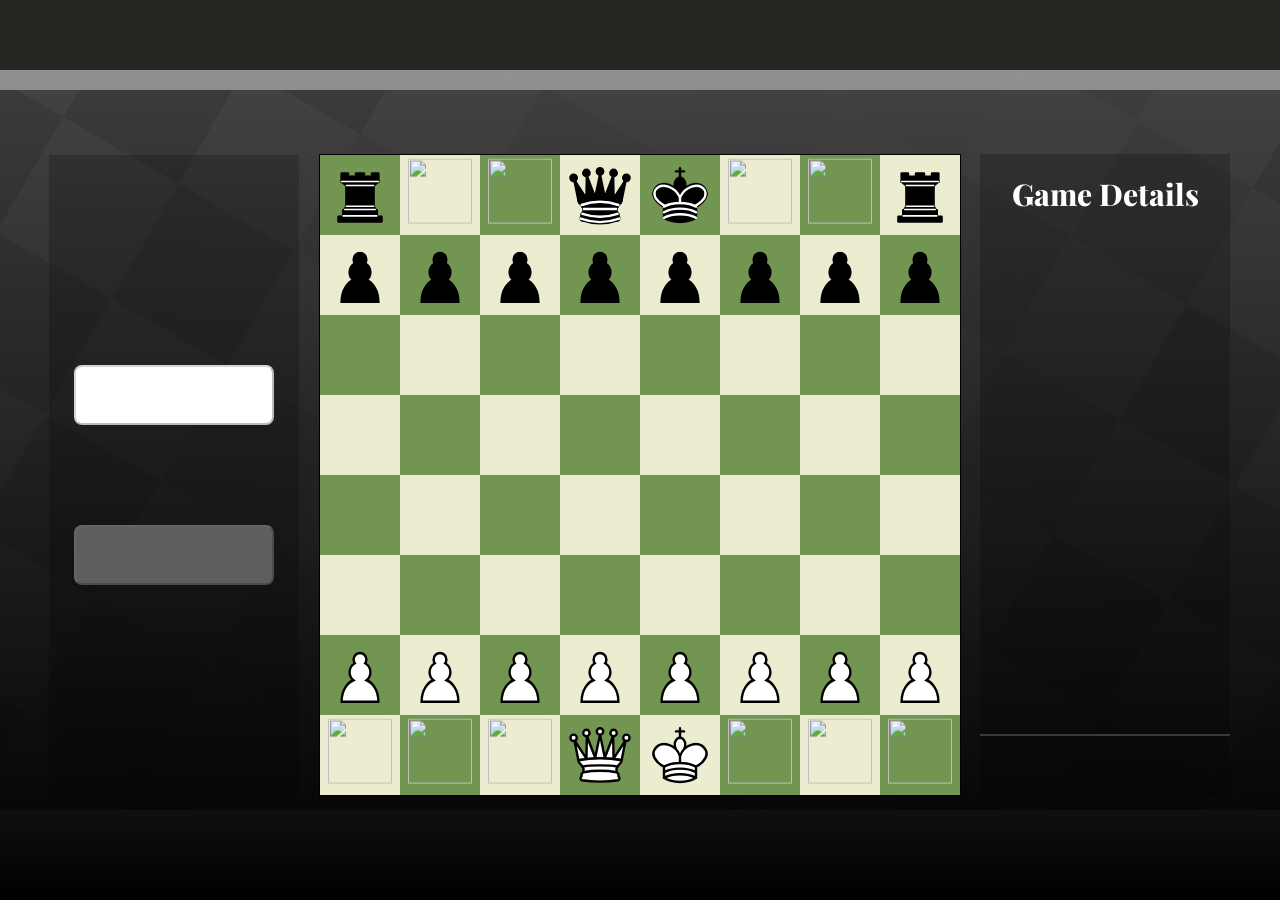
==== game/index.html @ 919f4728 "Updated Design for Game Details Panel" ====
<!DOCTYPE html>
<html lang="en">

<head>
    <meta charset="UTF-8">
    <meta name="viewport" content="width=device-width, initial-scale=1.0">
    <script defer type="module" src="./js/game.js"></script>
    <link rel="stylesheet" href="./game.css">
    <link rel="icon" type="image/x-icon" href="../images/Favicon.png">
    <title>Chess Game</title>
</head>

<body>
    <header>
        <nav class="nav-bar">
            <div class="nav-bar-left">
                <ul>
                    <a href="../main/index.html">Home</a>
                    <a href="../get-started/index.html">Get Started</a>
                </ul>
            </div>
            <div class="nav-bar-right">
                <ul>
                    <button id="login-btn">Login</button>
                    <button id="signup-btn">Sign up</button>
                </ul>
            </div>
        </nav>
    </header>
    <main class="main-section">
        <div class="timer">
            <button disabled type="button" id="timer-white"></button>
            <button disabled type="button" id="timer-black"></button>
        </div>
        <section class="board">
            <div class="column-1">
                <div class="dark-sqr row-8 sqr" id="sqr-57"></div>
                <div class="white-sqr row-7 sqr" id="sqr-49"></div>
                <div class="dark-sqr row-6 sqr" id="sqr-41"></div>
                <div class="white-sqr row-5 sqr" id="sqr-33"></div>
                <div class="dark-sqr row-4 sqr" id="sqr-25"></div>
                <div class="white-sqr row-3 sqr" id="sqr-17"></div>
                <div class="dark-sqr row-2 sqr" id="sqr-9"></div>
                <div class="white-sqr row-1 sqr" id="sqr-1"></div>
            </div>
            <div class="column-2">
                <div class="white-sqr row-8 sqr" id="sqr-58"></div>
                <div class="dark-sqr row-7 sqr" id="sqr-50"></div>
                <div class="white-sqr row-6 sqr" id="sqr-42"></div>
                <div class="dark-sqr row-5 sqr" id="sqr-34"></div>
                <div class="white-sqr row-4 sqr" id="sqr-26"></div>
                <div class="dark-sqr row-3 sqr" id="sqr-18"></div>
                <div class="white-sqr row-2 sqr" id="sqr-10"></div>
                <div class="dark-sqr row-1 sqr" id="sqr-2"></div>
            </div>
            <div class="column-3">
                <div class="dark-sqr row-8 sqr" id="sqr-59"></div>
                <div class="white-sqr row-7 sqr" id="sqr-51"></div>
                <div class="dark-sqr row-6 sqr" id="sqr-43"></div>
                <div class="white-sqr row-5 sqr" id="sqr-35"></div>
                <div class="dark-sqr row-4 sqr" id="sqr-27"></div>
                <div class="white-sqr row-3 sqr" id="sqr-19"></div>
                <div class="dark-sqr row-2 sqr" id="sqr-11"></div>
                <div class="white-sqr row-1 sqr" id="sqr-3"></div>
            </div>
            <div class="column-4">
                <div class="white-sqr row-8 sqr" id="sqr-60"></div>
                <div class="dark-sqr row-7 sqr" id="sqr-52"></div>
                <div class="white-sqr row-6 sqr" id="sqr-44"></div>
                <div class="dark-sqr row-5 sqr" id="sqr-36"></div>
                <div class="white-sqr row-4 sqr" id="sqr-28"></div>
                <div class="dark-sqr row-3 sqr" id="sqr-20"></div>
                <div class="white-sqr row-2 sqr" id="sqr-12"></div>
                <div class="dark-sqr row-1 sqr" id="sqr-4"></div>
            </div>
            <div class="column-5">
                <div class="dark-sqr row-8 sqr" id="sqr-61"></div>
                <div class="white-sqr row-7 sqr" id="sqr-53"></div>
                <div class="dark-sqr row-6 sqr" id="sqr-45"></div>
                <div class="white-sqr row-5 sqr" id="sqr-37"></div>
                <div class="dark-sqr row-4 sqr" id="sqr-29"></div>
                <div class="white-sqr row-3 sqr" id="sqr-21"></div>
                <div class="dark-sqr row-2 sqr" id="sqr-13"></div>
                <div class="white-sqr row-1 sqr" id="sqr-5"></div>
            </div>
            <div class="column-6">
                <div class="white-sqr row-8 sqr" id="sqr-62"></div>
                <div class="dark-sqr row-7 sqr" id="sqr-54"></div>
                <div class="white-sqr row-6 sqr" id="sqr-46"></div>
                <div class="dark-sqr row-5 sqr" id="sqr-38"></div>
                <div class="white-sqr row-4 sqr" id="sqr-30"></div>
                <div class="dark-sqr row-3 sqr" id="sqr-22"></div>
                <div class="white-sqr row-2 sqr" id="sqr-14"></div>
                <div class="dark-sqr row-1 sqr" id="sqr-6"></div>
            </div>
            <div class="column-7">
                <div class="dark-sqr row-8 sqr" id="sqr-63"></div>
                <div class="white-sqr row-7 sqr" id="sqr-55"></div>
                <div class="dark-sqr row-6 sqr" id="sqr-47"></div>
                <div class="white-sqr row-5 sqr" id="sqr-39"></div>
                <div class="dark-sqr row-4 sqr" id="sqr-31"></div>
                <div class="white-sqr row-3 sqr" id="sqr-23"></div>
                <div class="dark-sqr row-2 sqr" id="sqr-15"></div>
                <div class="white-sqr row-1 sqr" id="sqr-7"></div>
            </div>
            <div class="column-8">
                <div class="white-sqr row-8 sqr" id="sqr-64"></div>
                <div class="dark-sqr row-7 sqr" id="sqr-56"></div>
                <div class="white-sqr row-6 sqr" id="sqr-48"></div>
                <div class="dark-sqr row-5 sqr" id="sqr-40"></div>
                <div class="white-sqr row-4 sqr" id="sqr-32"></div>
                <div class="dark-sqr row-3 sqr" id="sqr-24"></div>
                <div class="white-sqr row-2 sqr" id="sqr-16"></div>
                <div class="dark-sqr row-1 sqr" id="sqr-8"></div>
            </div>
        </section>
        <div id="show-game-details">
            <p>Game Details</p>
            <div id="move-history"></div>
            <div id="player-turn-indicator"></div>
        </div>
    </main>
</body>

</html>
---- game/game.css ----
@import url('https://fonts.googleapis.com/css2?family=Playfair+Display:ital,wght@0,400..900;1,400..900&display=swap');

* {
    box-sizing: border-box;
    margin: 0;
    font-family: "Playfair Display", system-ui, sans-serif;
}

body {
    background-image: linear-gradient(rgba(92, 92, 92, 0.6), rgba(0, 0, 0, 1)), url(../images/BG-IMG2.png);
    background-position: center;
    background-size: 100%;
    background-attachment: fixed;
    background-repeat: no-repeat;
}

.nav-bar {
    display: flex;
    justify-content: center;
    gap: 1250px;
    align-items: center;
    width: 100%;
    height: 70px;
    background-color: #262522;
    position: fixed;
}

.nav-bar-left a {
    color: white;
    text-decoration: none;
    font-size: 20px;
    padding: 4px;
}

.nav-bar-left a:hover {
    color: #70A84A;
    text-decoration: underline;
}

.nav-bar-right button {
    border: solid white 0px;
    border-radius: 8px;
    font-size: 18px;
    width: 100px;
    height: 35px;
    color: white;
    background-image: linear-gradient(#9ECF5D, #70A84A);
    margin: 0 7px;
}

.nav-bar-right button:hover {
    border: solid white 0px;
    border-radius: 8px;
    font-size: 18px;
    width: 100px;
    height: 35px;
    color: white;
    background-image: linear-gradient(#9FD05D, #36582d);
    cursor: pointer;
}

.main-section {
    min-height: 100vh;
    display: flex;
    justify-content: center;
    align-items: center;
    position: relative;
    padding-top: 50px;
}

#main-heading {
    color: white;
    font-size: 50px;
    font-weight: 900;
    display: flex;
}


.board {
    display: flex;
    border: 1px solid black;
    width: 642px;
    height: 642px;
}

.sqr {
    position: relative;
}

.white-sqr,
.dark-sqr {
    width: 80px;
    aspect-ratio: 1/1;
    font-size: 60px;
    text-align: center;
    position: relative;
}

.sqr img {
    width: 90%;
    height: 90%;
    position: absolute;
    transform: translate(-50%, 5%);
}

.white-sqr {
    background-color: #EBECD0;
}

.dark-sqr {
    background-color: #739552;
}

.timer {
    display: flex;
    flex-direction: column;
    justify-content: center;
    align-items: center;
    gap: 100px;
    height: 640px;
    width: 250px;
    position: absolute;
    background: rgba(0, 0, 0, 0.2);
    left: calc(50% - 321px - 250px - 20px);
}

.timer button {
    font-family: sans-serif;
    border-radius: 8px;
    height: 60px;
    width: 200px;
    font-size: 40px;
    font-weight: 800;
    color: rgb(0, 0, 0);
}

#timer-white {
    background-color: white;

}

#timer-black {
    background-color: rgb(95, 95, 95);

}

.board-flipped {
    transform: rotate(180deg);
}

.board-flipped img {
    transform: translate(-50%, 5%) rotate(180deg);
}


.move-dot {
    width: 35%;
    height: 35%;
    background-color: rgba(0, 0, 0, 0.25);
    border-radius: 50%;
    position: absolute;
    top: 50%;
    left: 50%;
    transform: translate(-50%, -50%);
    pointer-events: none;
}

.capture-circle {
    width: 80%;
    height: 80%;
    border: 8px solid rgba(0, 0, 0, 0.25);
    border-radius: 50%;
    background-color: transparent;
    position: absolute;
    top: 50%;
    left: 50%;
    transform: translate(-50%, -50%);
    pointer-events: none;
}

#show-game-details {
    height: 642px;
    width: 250px;
    display: flex;
    flex-direction: column;
    justify-content: flex-start;
    align-items: center;
    font-size: 30px;
    font-weight: 800;
    padding-top: 20px;
    position: absolute;
    color: white;
    background: rgba(0, 0, 0, 0.2);
    left: calc(50% + 150px + 200px - 10px);
    gap: 10px; 
}

#move-history {
    width: 100%;
    flex: 1; 
    overflow-y: auto; 
    padding: 10px;
    display: flex;
    flex-direction: column;
    gap: 4px;
}

#player-turn-indicator {
    font-size: 25px;
    padding: 30px;
    width: 100%;
    text-align: center;
    border-top: 2px solid rgba(255,255,255,0.2);
}

.white-move {
    color: white;
    font-size: 16px;
    font-weight: 600;
}

.black-move {
    color: rgb(180, 180, 180);
    font-size: 16px;
    font-weight: 600;
}
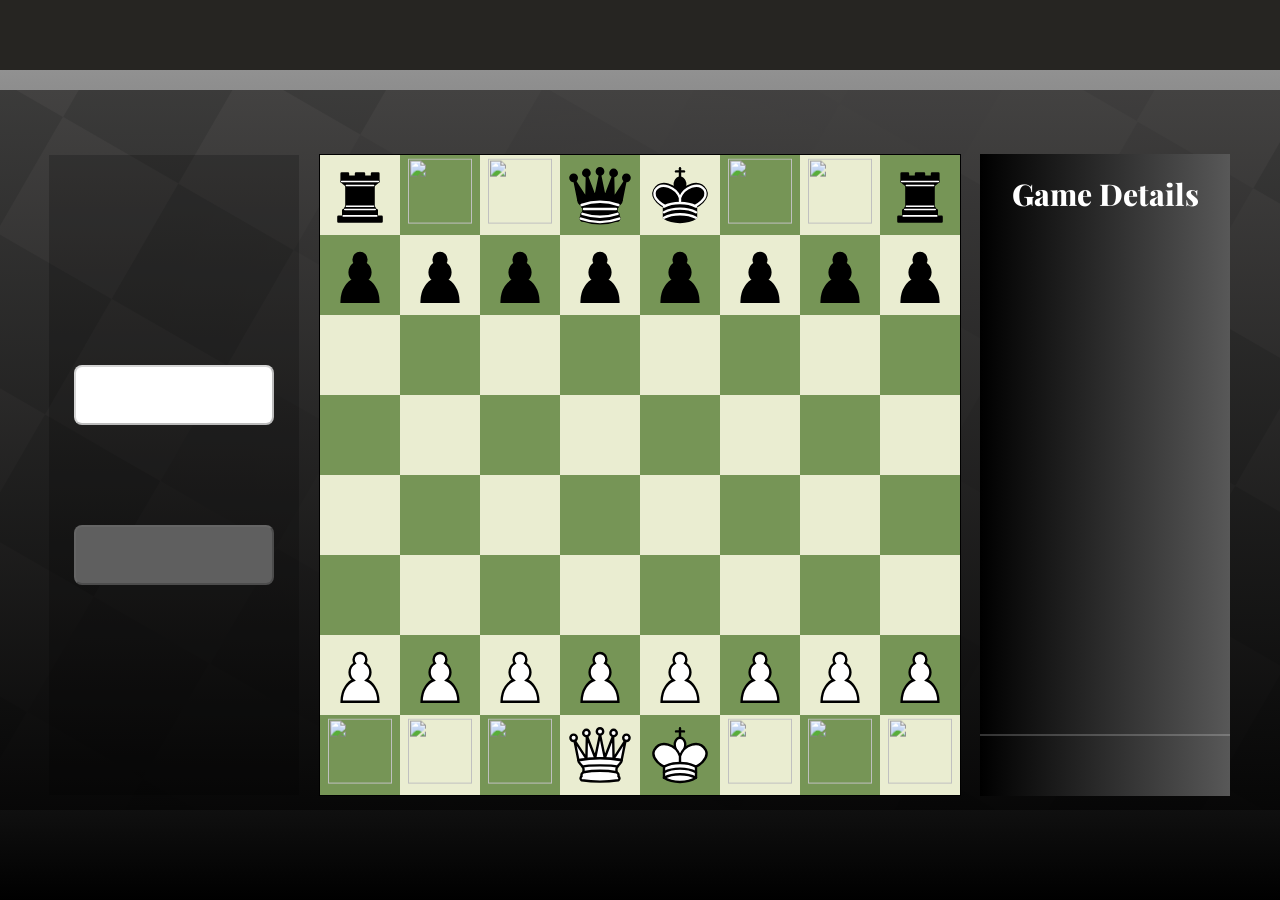
==== commit 26078094: "Completed CheckForCheck Function, and added all necessary call in movePiece Function" ====
--- a/game/index.html
+++ b/game/index.html
@@ -115,7 +115,7 @@
             </div>
         </section>
         <div id="show-game-details">
-            <p>Game Details</p>
+            <p id=>Game Details</p>
             <div id="move-history"></div>
             <div id="player-turn-indicator"></div>
         </div>
--- a/game/game.css
+++ b/game/game.css
@@ -55,7 +55,7 @@
     width: 100px;
     height: 35px;
     color: white;
-    background-image: linear-gradient(#9FD05D, #36582d);
+    background-image: linear-gradient(#9FD05D, rgb(54, 88, 45));
     cursor: pointer;
 }
 
@@ -104,11 +104,11 @@
 }
 
 .white-sqr {
-    background-color: #EBECD0;
+    background-color: #769556;
 }
 
 .dark-sqr {
-    background-color: #739552;
+    background-color: #EAEDD1;
 }
 
 .timer {
@@ -190,7 +190,7 @@
     padding-top: 20px;
     position: absolute;
     color: white;
-    background: rgba(0, 0, 0, 0.2);
+    background: linear-gradient(to right, #000000, #585858);
     left: calc(50% + 150px + 200px - 10px);
     gap: 10px; 
 }
@@ -214,14 +214,14 @@
 }
 
 .white-move {
-    color: white;
-    font-size: 16px;
+    color: #EAEDD1;
+    font-size: 20px;
     font-weight: 600;
 }
 
 .black-move {
-    color: rgb(180, 180, 180);
-    font-size: 16px;
+    color: rgb(159, 208, 93);
+    font-size: 20px;
     font-weight: 600;
 }
 
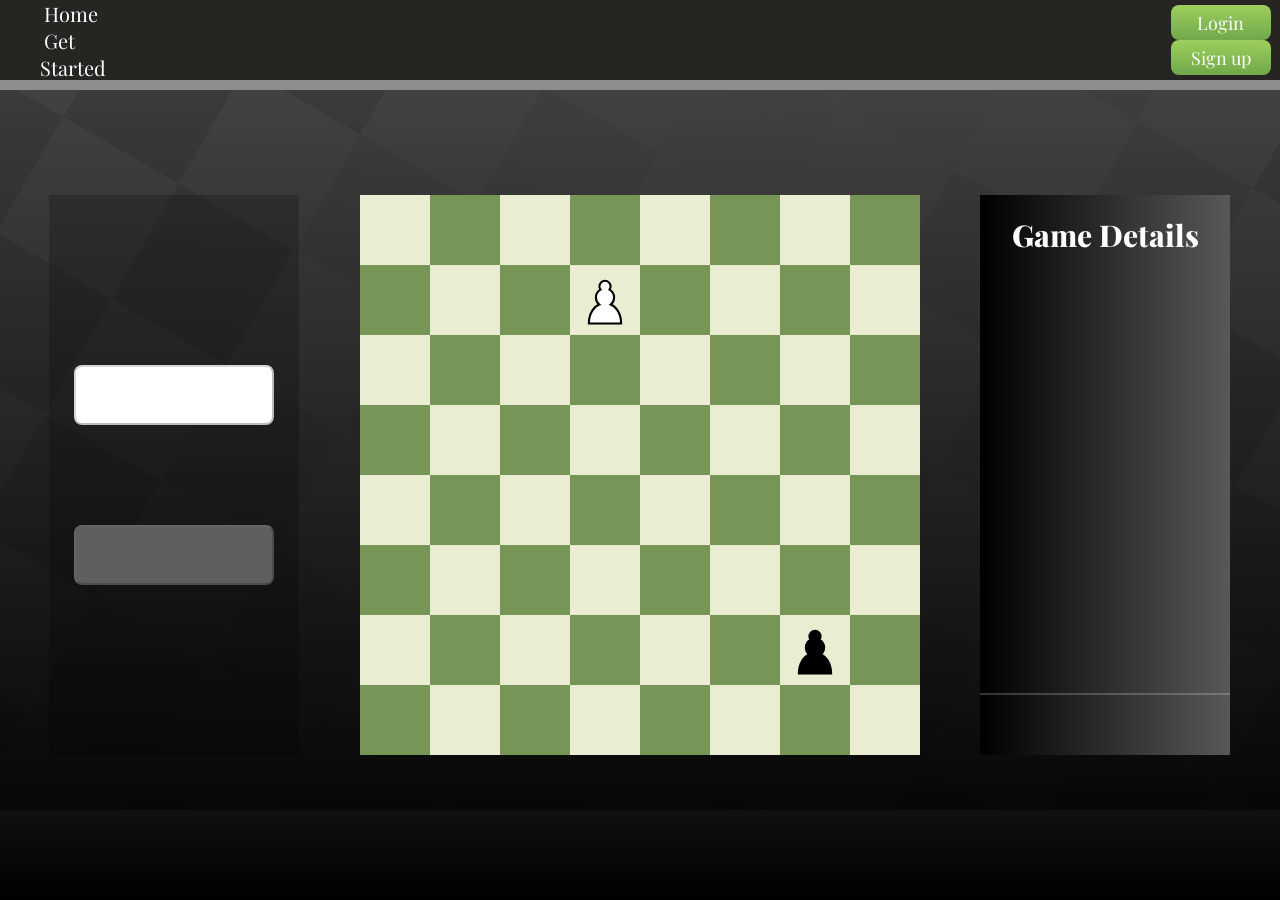
==== commit 4f0ad0cd: "Completed Functionality for Promoting the Pawn" ====
--- a/game/index.html
+++ b/game/index.html
@@ -33,6 +33,28 @@
             <button disabled type="button" id="timer-black"></button>
         </div>
         <section class="board">
+            <div id="show-promotion-white">
+                <p>Choose What to Promote to</p>
+                <li class="promote-piece" id="White Knight"><img id="White-Knight"
+                        src="../game/game-pieces/white-pieces-normal/knight-white-normal.svg" alt="White Knight"></li>
+                <li class="promote-piece"><img  id="White-Bishop"
+                        src="../game/game-pieces/white-pieces-normal/bishop-white-normal.svg" alt="White Bishop"></li>
+                <li class="promote-piece"><img id="White-Rook"
+                        src="../game/game-pieces/white-pieces-normal/rook-white-normal.svg" alt="White Rook"></li>
+                <li class="promote-piece"><img  id="White-Queen"
+                        src="../game/game-pieces/white-pieces-normal/queen-white-normal.svg" alt="White Queen"></li>
+            </div>
+            <div id="show-promotion-black">
+                <p>Choose What to Promote to</p>
+                <li class="promote-piece"><img  id="Black-Knight"
+                        src="../game/game-pieces/black-pieces-normal/knight-black-normal.svg" alt="Black Knight"></li>
+                <li class="promote-piece"><img  id="Black-Bishop"
+                        src="../game/game-pieces/black-pieces-normal/bishop-black-normal.svg" alt="Black Bishop"></li>
+                <li class="promote-piece"><img  id="Black-Rook"
+                        src="../game/game-pieces/black-pieces-normal/rook-black-normal.svg" alt="Black Rook"></li>
+                <li class="promote-piece"><img  id="Black-Queen"
+                        src="../game/game-pieces/black-pieces-normal/queen-black-normal.svg" alt="Black Queen"></li>
+            </div>
             <div class="column-1">
                 <div class="dark-sqr row-8 sqr" id="sqr-57"></div>
                 <div class="white-sqr row-7 sqr" id="sqr-49"></div>
--- a/game/game.css
+++ b/game/game.css
@@ -17,10 +17,10 @@
 .nav-bar {
     display: flex;
     justify-content: center;
-    gap: 1250px;
+    gap: 1000px;
     align-items: center;
     width: 100%;
-    height: 70px;
+    height: 80px;
     background-color: #262522;
     position: fixed;
 }
@@ -78,9 +78,12 @@
 
 .board {
     display: flex;
+    justify-content: center;
+    align-items: center;
     border: 1px solid black;
-    width: 642px;
-    height: 642px;
+    width: 560px;
+    height: 560px;
+    position: relative;
 }
 
 .sqr {
@@ -89,7 +92,7 @@
 
 .white-sqr,
 .dark-sqr {
-    width: 80px;
+    width: 70px;
     aspect-ratio: 1/1;
     font-size: 60px;
     text-align: center;
@@ -117,7 +120,7 @@
     justify-content: center;
     align-items: center;
     gap: 100px;
-    height: 640px;
+    height: 560px;
     width: 250px;
     position: absolute;
     background: rgba(0, 0, 0, 0.2);
@@ -179,7 +182,7 @@
 }
 
 #show-game-details {
-    height: 642px;
+    height: 560px;
     width: 250px;
     display: flex;
     flex-direction: column;
@@ -192,13 +195,13 @@
     color: white;
     background: linear-gradient(to right, #000000, #585858);
     left: calc(50% + 150px + 200px - 10px);
-    gap: 10px; 
+    gap: 10px;
 }
 
 #move-history {
     width: 100%;
-    flex: 1; 
-    overflow-y: auto; 
+    flex: 1;
+    overflow-y: auto;
     padding: 10px;
     display: flex;
     flex-direction: column;
@@ -210,7 +213,7 @@
     padding: 30px;
     width: 100%;
     text-align: center;
-    border-top: 2px solid rgba(255,255,255,0.2);
+    border-top: 2px solid rgba(255, 255, 255, 0.2);
 }
 
 .white-move {
@@ -225,4 +228,52 @@
     font-weight: 600;
 }
 
-
+#show-promotion-white {
+    display: none;
+    flex-direction: column;
+    justify-content: center;
+    align-items: center;
+    text-align: center;
+    font-size: 30px;
+    width: 560px;
+    height: 560px;
+    position: absolute;
+    background-color: rgb(128, 128, 128, 0.8);
+    transform: rotate(180deg);
+    z-index: 10;
+}
+
+#show-promotion-white p{
+    margin: 15px;
+    font-weight: 700;
+    color: white;
+}
+
+#show-promotion-white img{
+    transform: rotate(360deg);
+}
+
+
+#show-promotion-black p{
+     margin: 15px;
+    font-weight: 700;
+    color: black;
+}
+
+#show-promotion-white li,#show-promotion-black li{
+    list-style-type: none;
+}
+
+#show-promotion-black {
+    display: none;
+    flex-direction: column;
+    justify-content: center;
+    align-items: center;
+    text-align: center;
+    font-size: 30px;
+    width: 560px;
+    height: 560px;
+    position: absolute;
+    background-color: rgb(128, 128, 128, 0.8);
+    z-index: 10;
+}
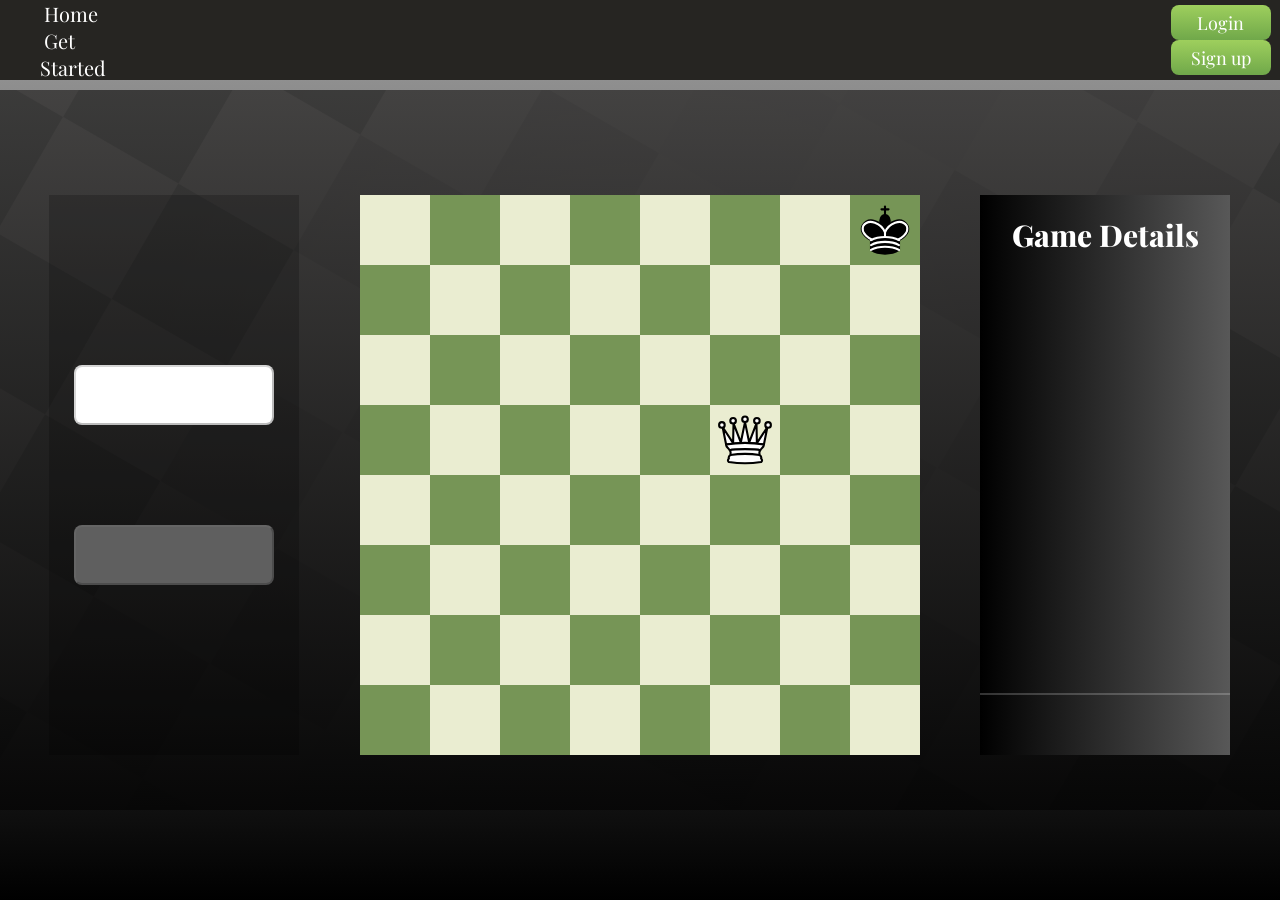
==== commit a3ec471d: "Created Functionality to show a screen that cover the board based on stalemate or checkmate" ====
--- a/game/index.html
+++ b/game/index.html
@@ -37,23 +37,35 @@
                 <p>Choose What to Promote to</p>
                 <li class="promote-piece" id="White Knight"><img id="White-Knight"
                         src="../game/game-pieces/white-pieces-normal/knight-white-normal.svg" alt="White Knight"></li>
-                <li class="promote-piece"><img  id="White-Bishop"
+                <li class="promote-piece"><img id="White-Bishop"
                         src="../game/game-pieces/white-pieces-normal/bishop-white-normal.svg" alt="White Bishop"></li>
                 <li class="promote-piece"><img id="White-Rook"
                         src="../game/game-pieces/white-pieces-normal/rook-white-normal.svg" alt="White Rook"></li>
-                <li class="promote-piece"><img  id="White-Queen"
+                <li class="promote-piece"><img id="White-Queen"
                         src="../game/game-pieces/white-pieces-normal/queen-white-normal.svg" alt="White Queen"></li>
             </div>
             <div id="show-promotion-black">
                 <p>Choose What to Promote to</p>
-                <li class="promote-piece"><img  id="Black-Knight"
+                <li class="promote-piece"><img id="Black-Knight"
                         src="../game/game-pieces/black-pieces-normal/knight-black-normal.svg" alt="Black Knight"></li>
-                <li class="promote-piece"><img  id="Black-Bishop"
+                <li class="promote-piece"><img id="Black-Bishop"
                         src="../game/game-pieces/black-pieces-normal/bishop-black-normal.svg" alt="Black Bishop"></li>
-                <li class="promote-piece"><img  id="Black-Rook"
+                <li class="promote-piece"><img id="Black-Rook"
                         src="../game/game-pieces/black-pieces-normal/rook-black-normal.svg" alt="Black Rook"></li>
-                <li class="promote-piece"><img  id="Black-Queen"
+                <li class="promote-piece"><img id="Black-Queen"
                         src="../game/game-pieces/black-pieces-normal/queen-black-normal.svg" alt="Black Queen"></li>
+            </div>
+            <div id="show-winner-screen-white">
+                <p id="winner-heading">The Winner is</p>
+                <p id="winner-white-body">WHITE!</p>
+            </div>
+            <div id="show-winner-screen-black">
+                <p id="winner-heading">The Winner is</p>
+                <p id="winner-black-body">BLACK!</p>
+            </div>
+            <div id="show-draw-screen">
+                <p id="draw-heading">Stalemate!</p>
+                <p id="draw-body">The King has No Moves, and There is no Check</p>
             </div>
             <div class="column-1">
                 <div class="dark-sqr row-8 sqr" id="sqr-57"></div>
--- a/game/game.css
+++ b/game/game.css
@@ -223,7 +223,7 @@
 }
 
 .black-move {
-    color: rgb(159, 208, 93);
+    color: #9fd05d;
     font-size: 20px;
     font-weight: 600;
 }
@@ -238,7 +238,7 @@
     width: 560px;
     height: 560px;
     position: absolute;
-    background-color: rgb(128, 128, 128, 0.8);
+    background-color: rgb(128, 128, 128, 0.9);
     transform: rotate(180deg);
     z-index: 10;
 }
@@ -274,6 +274,76 @@
     width: 560px;
     height: 560px;
     position: absolute;
-    background-color: rgb(128, 128, 128, 0.8);
-    z-index: 10;
+    background-color: rgb(128, 128, 128, 0.9);
+    z-index: 10;
+}
+
+
+#show-winner-screen-white {
+    display: none;
+    flex-direction: column;
+    justify-content: center;
+    align-items: center;
+    text-align: center;
+    font-size: 30px;
+    width: 560px;
+    height: 560px;
+    position: absolute;
+    background-color: rgb(128, 128, 128, 0.9);
+    z-index: 10;
+}
+
+#show-winner-screen-black {
+    display: none;
+    flex-direction: column;
+    justify-content: center;
+    align-items: center;
+    text-align: center;
+    font-size: 30px;
+    width: 560px;
+    height: 560px;
+    position: absolute;
+    background-color: rgb(128, 128, 128, 0.9);
+    z-index: 10;
+}
+
+#winner-heading{
+    font-size: 50px;
+    font-weight: 700;
+    color: white;
+}
+
+#winner-white-body{
+    font-size: 40px;
+    font-weight: 500;
+    color: #EAEDD1;
+}
+
+#winner-black-body{
+    font-size: 40px;
+    font-weight: 500;
+    color: #9fd05d;
+}
+
+#show-draw-screen {
+    display: none;
+    flex-direction: column;
+    justify-content: center;
+    align-items: center;
+    text-align: center;
+    font-size: 25px;
+    width: 560px;
+    height: 560px;
+    position: absolute;
+    background-color: rgb(128, 128, 128, 0.9);
+    z-index: 10;
+}
+
+#draw-body{
+    color: rgb(255, 255, 255);
+}
+
+#draw-heading {
+    font-size: 40px;
+    color: rgb(0, 0, 0)
 }
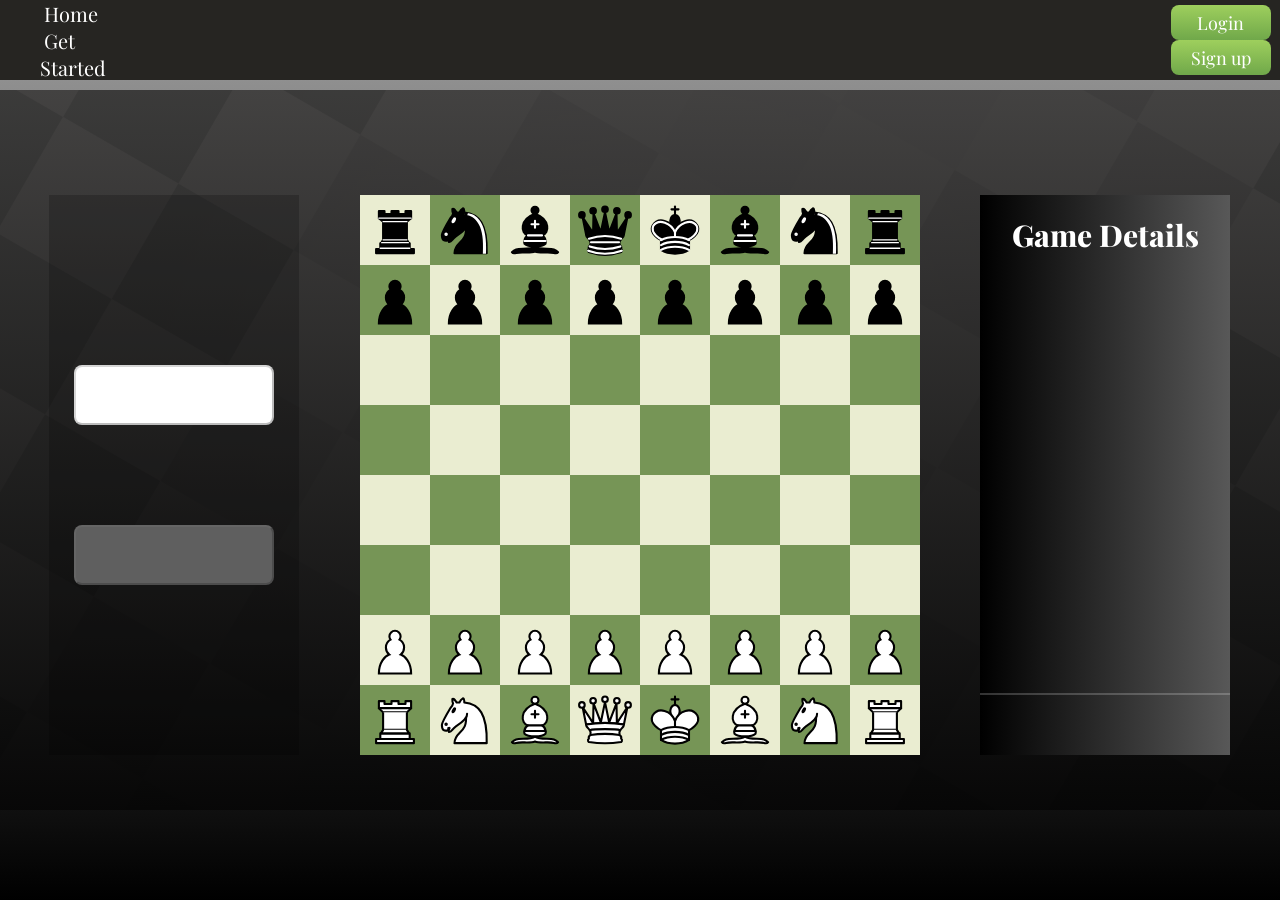
==== commit 492cc1ce: "Fixed a lot of logic issues in checkForCheckmate and checkForStalemate, and fixed someother bugs lik" ====
--- a/game/index.html
+++ b/game/index.html
@@ -63,7 +63,11 @@
                 <p id="winner-heading">The Winner is</p>
                 <p id="winner-black-body">BLACK!</p>
             </div>
-            <div id="show-draw-screen">
+            <div id="show-draw-screen-white">
+                <p id="draw-heading">Stalemate!</p>
+                <p id="draw-body">The King has No Moves, and There is no Check</p>
+            </div>
+            <div id="show-draw-screen-black">
                 <p id="draw-heading">Stalemate!</p>
                 <p id="draw-body">The King has No Moves, and There is no Check</p>
             </div>
--- a/game/game.css
+++ b/game/game.css
@@ -239,44 +239,47 @@
     height: 560px;
     position: absolute;
     background-color: rgb(128, 128, 128, 0.9);
+    z-index: 10;
+}
+
+#show-promotion-black {
+    display: none;
+    flex-direction: column;
+    justify-content: center;
+    align-items: center;
+    text-align: center;
+    font-size: 30px;
+    width: 560px;
+    height: 560px;
+    position: absolute;
     transform: rotate(180deg);
-    z-index: 10;
-}
-
-#show-promotion-white p{
+    background-color: rgb(128, 128, 128, 0.9);
+    z-index: 10;
+}
+
+#show-promotion-white p {
     margin: 15px;
     font-weight: 700;
     color: white;
 }
 
-#show-promotion-white img{
+#show-promotion-black img {
     transform: rotate(360deg);
 }
 
 
-#show-promotion-black p{
-     margin: 15px;
+#show-promotion-black p {
+    margin: 15px;
     font-weight: 700;
     color: black;
 }
 
-#show-promotion-white li,#show-promotion-black li{
+#show-promotion-white li,
+#show-promotion-black li {
     list-style-type: none;
 }
 
-#show-promotion-black {
-    display: none;
-    flex-direction: column;
-    justify-content: center;
-    align-items: center;
-    text-align: center;
-    font-size: 30px;
-    width: 560px;
-    height: 560px;
-    position: absolute;
-    background-color: rgb(128, 128, 128, 0.9);
-    z-index: 10;
-}
+
 
 
 #show-winner-screen-white {
@@ -289,6 +292,7 @@
     width: 560px;
     height: 560px;
     position: absolute;
+    transform: rotate(180deg);
     background-color: rgb(128, 128, 128, 0.9);
     z-index: 10;
 }
@@ -307,25 +311,25 @@
     z-index: 10;
 }
 
-#winner-heading{
+#winner-heading {
     font-size: 50px;
     font-weight: 700;
     color: white;
 }
 
-#winner-white-body{
+#winner-white-body {
     font-size: 40px;
     font-weight: 500;
     color: #EAEDD1;
 }
 
-#winner-black-body{
+#winner-black-body {
     font-size: 40px;
     font-weight: 500;
     color: #9fd05d;
 }
 
-#show-draw-screen {
+#show-draw-screen-white {
     display: none;
     flex-direction: column;
     justify-content: center;
@@ -335,11 +339,26 @@
     width: 560px;
     height: 560px;
     position: absolute;
-    background-color: rgb(128, 128, 128, 0.9);
-    z-index: 10;
-}
-
-#draw-body{
+    transform: rotate(180deg);
+    background-color: rgb(128, 128, 128, 0.9);
+    z-index: 10;
+}
+
+#show-draw-screen-black {
+    display: none;
+    flex-direction: column;
+    justify-content: center;
+    align-items: center;
+    text-align: center;
+    font-size: 25px;
+    width: 560px;
+    height: 560px;
+    position: absolute;
+    background-color: rgb(128, 128, 128, 0.9);
+    z-index: 10;
+}
+
+#draw-body {
     color: rgb(255, 255, 255);
 }
 
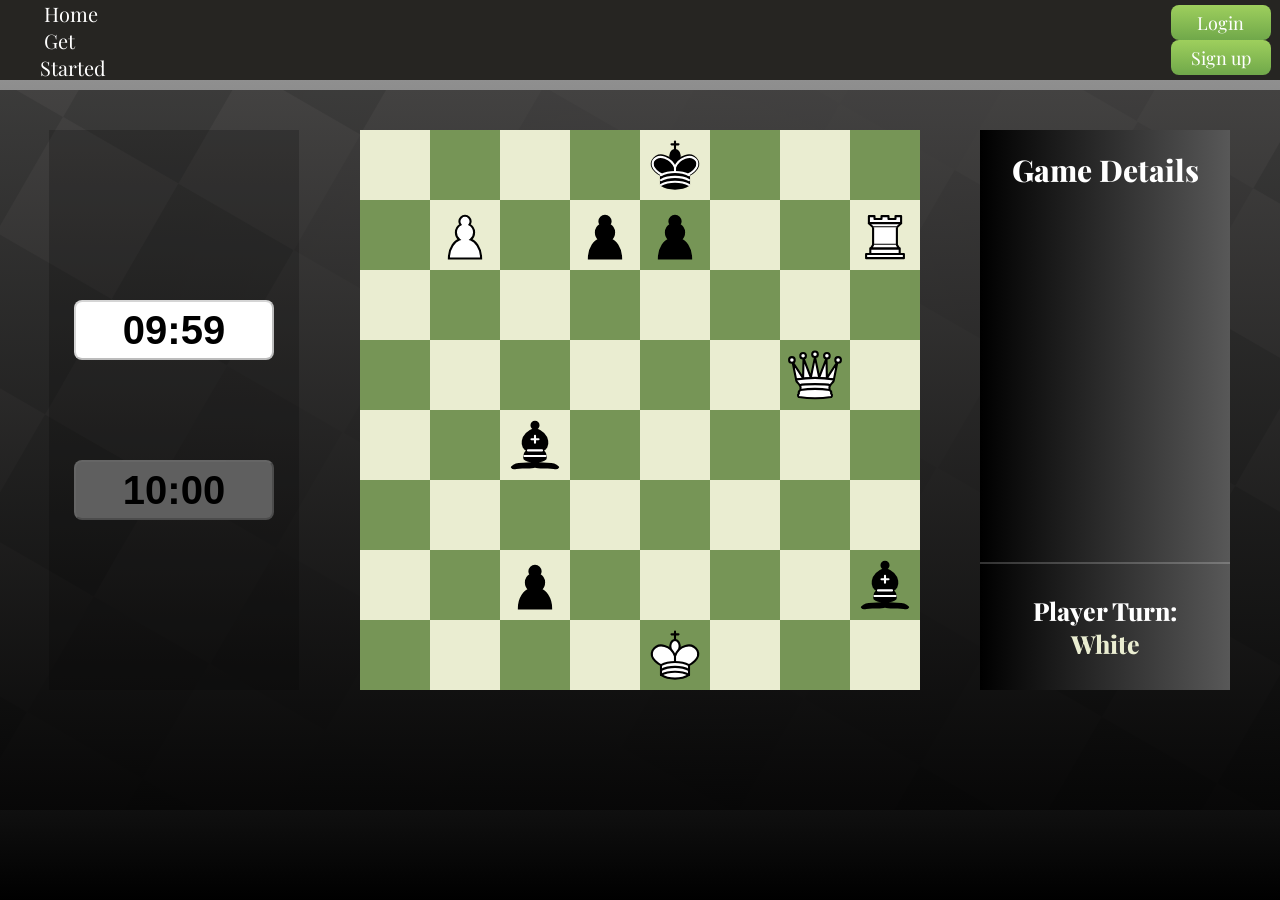
==== commit 32010771: "Final Touches Done. Game Ready" ====
--- a/game/index.html
+++ b/game/index.html
@@ -153,7 +153,7 @@
             </div>
         </section>
         <div id="show-game-details">
-            <p id=>Game Details</p>
+            <p>Game Details</p>
             <div id="move-history"></div>
             <div id="player-turn-indicator"></div>
         </div>
--- a/game/game.css
+++ b/game/game.css
@@ -22,7 +22,7 @@
     width: 100%;
     height: 80px;
     background-color: #262522;
-    position: fixed;
+    position: relative;
 }
 
 .nav-bar-left a {
@@ -60,7 +60,7 @@
 }
 
 .main-section {
-    min-height: 100vh;
+    max-height: 80vh;
     display: flex;
     justify-content: center;
     align-items: center;
@@ -365,4 +365,10 @@
 #draw-heading {
     font-size: 40px;
     color: rgb(0, 0, 0)
-}+}
+
+
+.target-border{
+        border: 3px solid #FF5252
+}
+
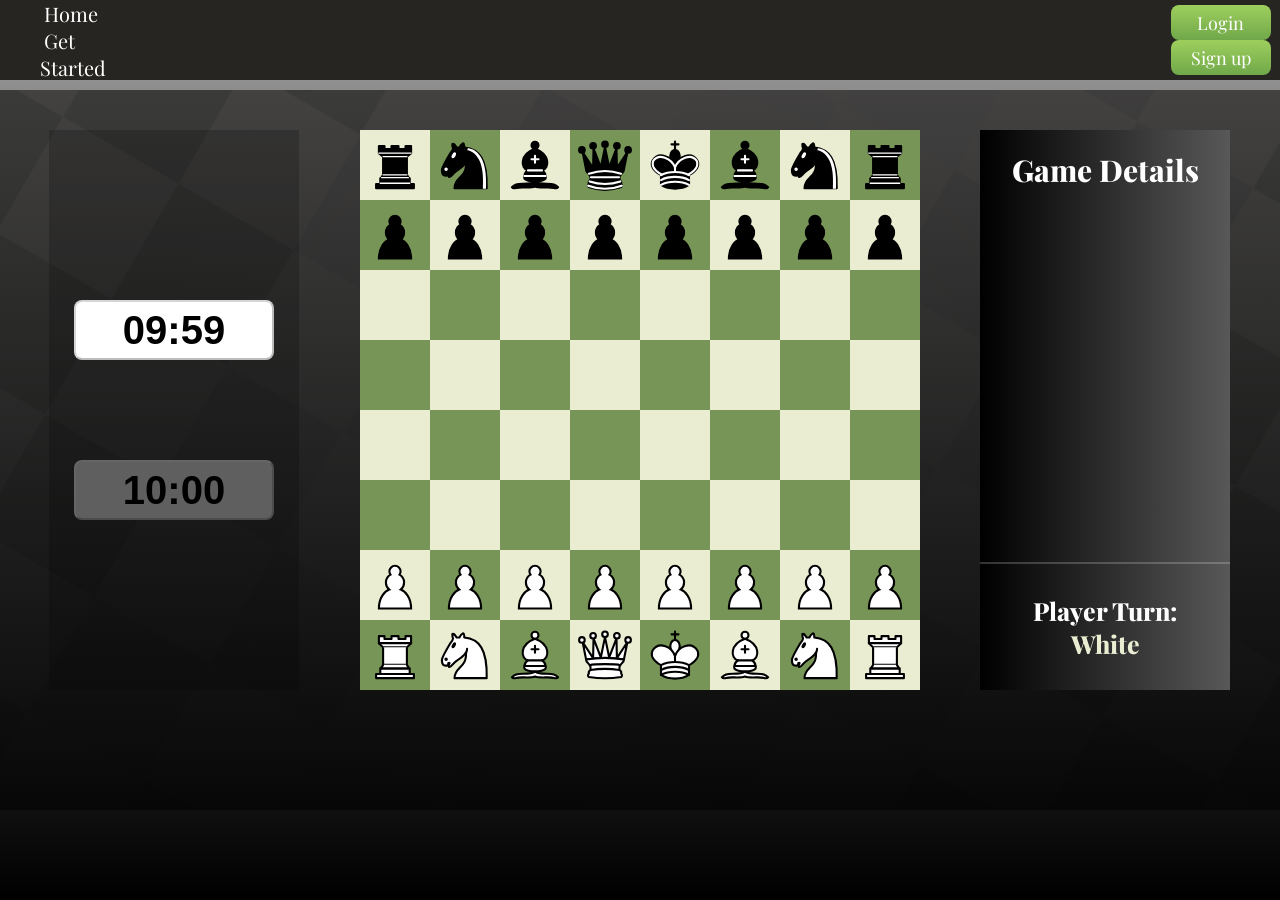
==== commit f8474e18: "Fixed a tag links" ====
--- a/game/index.html
+++ b/game/index.html
@@ -15,7 +15,7 @@
         <nav class="nav-bar">
             <div class="nav-bar-left">
                 <ul>
-                    <a href="../main/index.html">Home</a>
+                    <a href="../index.html">Home</a>
                     <a href="../get-started/index.html">Get Started</a>
                 </ul>
             </div>
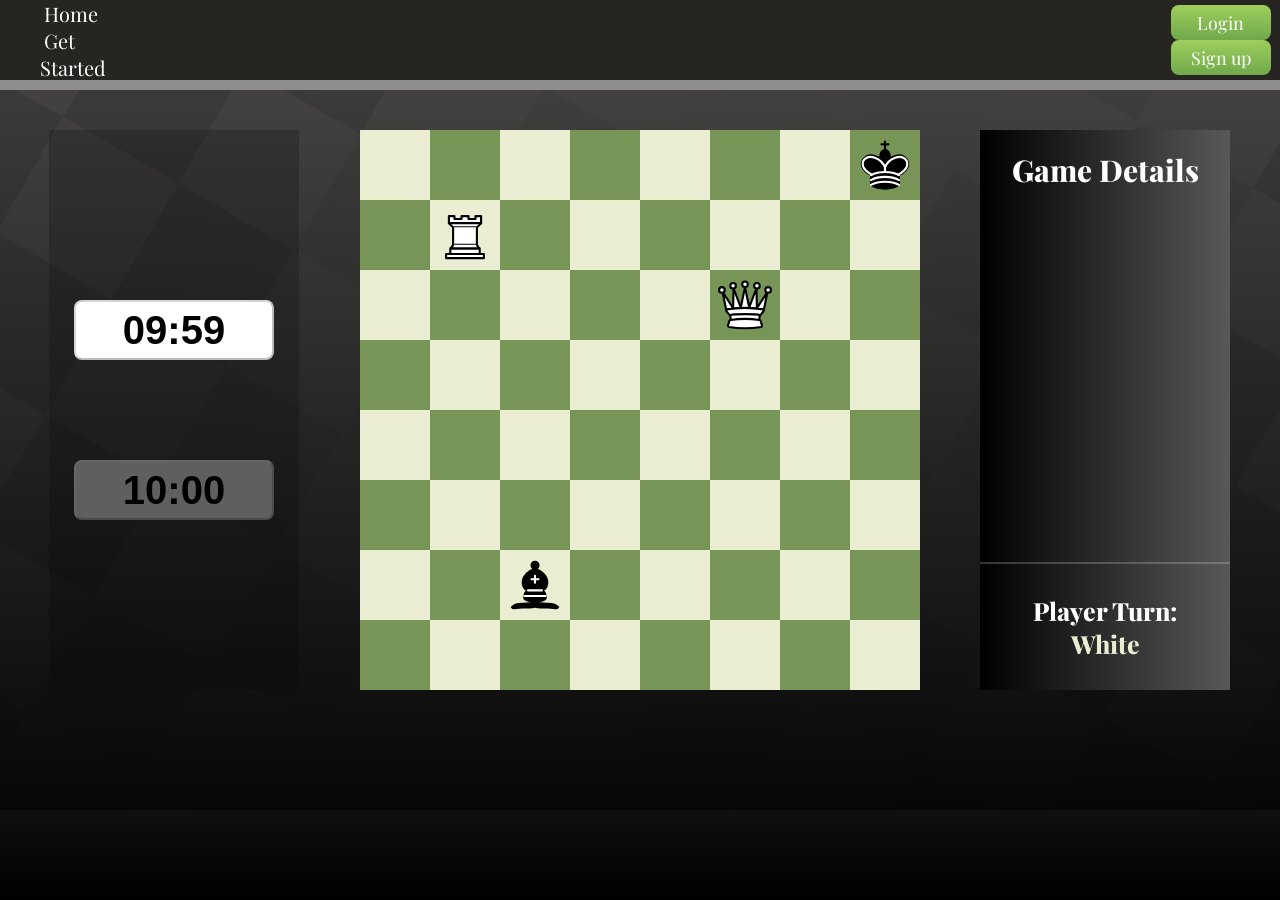
==== commit cf7f55cd: "Created play again functionality" ====
--- a/game/index.html
+++ b/game/index.html
@@ -58,10 +58,12 @@
             <div id="show-winner-screen-white">
                 <p id="winner-heading">The Winner is</p>
                 <p id="winner-white-body">WHITE!</p>
+                <button id="play-again-btn">Play Again</button>   
             </div>
             <div id="show-winner-screen-black">
                 <p id="winner-heading">The Winner is</p>
                 <p id="winner-black-body">BLACK!</p>
+                <button id="play-again-btn">Play Again</button>   
             </div>
             <div id="show-draw-screen-white">
                 <p id="draw-heading">Stalemate!</p>
--- a/game/game.css
+++ b/game/game.css
@@ -372,3 +372,29 @@
         border: 3px solid #FF5252
 }
 
+#play-again-btn{
+    display: flex;
+    justify-content: center;
+    align-items: center;
+    width: 200px;
+    height: 60px;
+    font-size: 30px;
+    font-weight: 700;
+    border-radius: 10px;
+    margin-top: 10px;
+    color: white;
+    border: transparent;
+    background-image: linear-gradient(#666563, #31302D);
+}
+
+#play-again-btn:hover {
+    width: 200px;
+    height: 60px;
+    font-size: 30px;
+    font-weight: 700;
+    border-radius: 10px;
+    color: white;
+    border: transparent;
+    cursor: pointer;
+    background-image: linear-gradient(#9ECF5D, #70A84A);
+}
